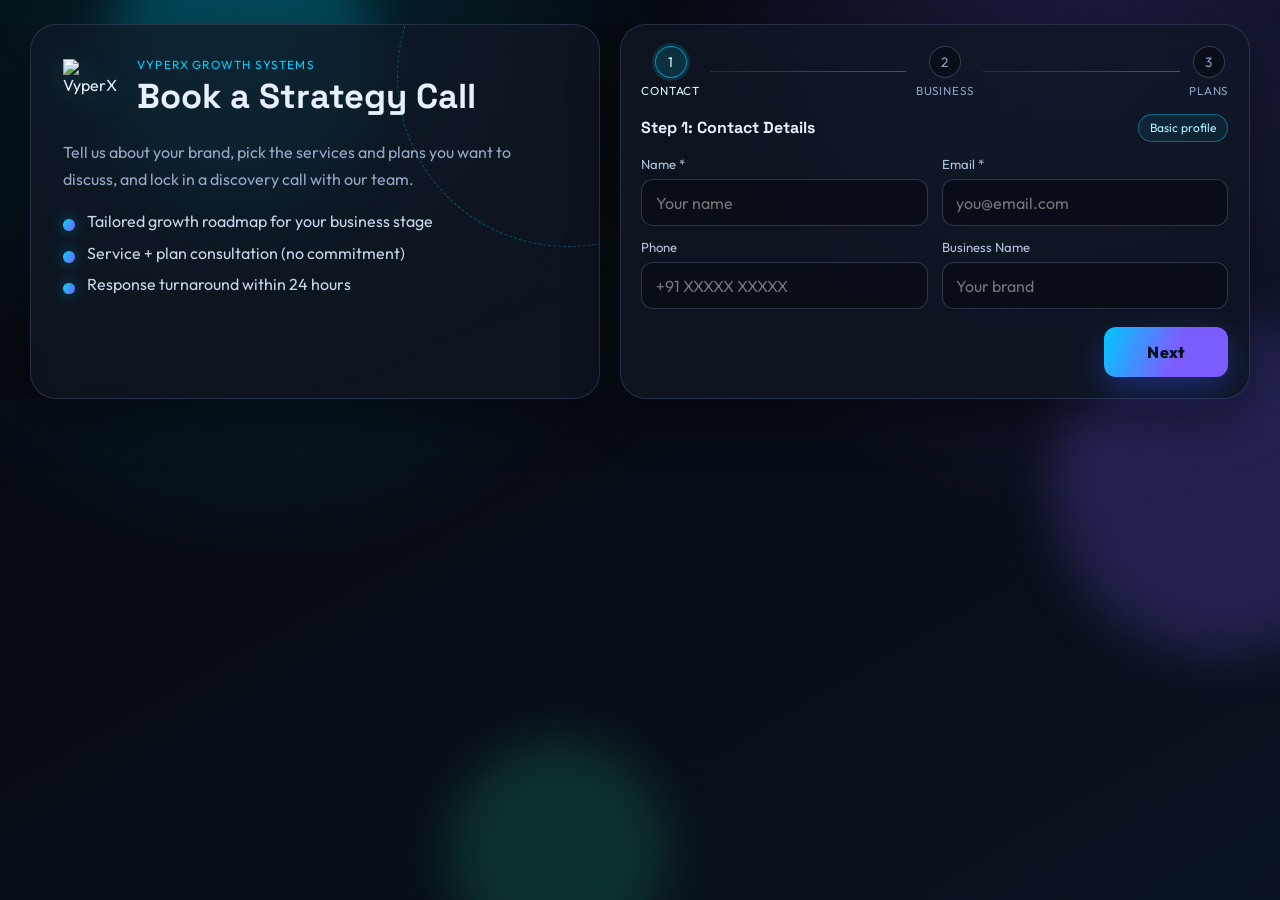
==== index.html @ 593e86ab "Add files via upload" ====
<!DOCTYPE html>
<html lang="en">
  <head>
    <meta charset="UTF-8" />
    <meta name="viewport" content="width=device-width, initial-scale=1.0" />
    <title>VyperX | Book a Call</title>
    <link rel="preconnect" href="https://fonts.googleapis.com" />
    <link rel="preconnect" href="https://fonts.gstatic.com" crossorigin />
    <link
      href="https://fonts.googleapis.com/css2?family=Outfit:wght@300;400;500;600;700;800&family=Space+Grotesk:wght@400;500;600;700&display=swap"
      rel="stylesheet"
    />
    <link rel="stylesheet" href="/styles.css" />
  </head>
  <body>
    <div class="ambient ambient-a"></div>
    <div class="ambient ambient-b"></div>
    <div class="ambient ambient-c"></div>

    <main class="page-shell">
      <section class="hero-card">
        <div class="brand-row">
          <img
            src="https://i.ibb.co/h1f0hSy6/Transparent-Vyper-X.png"
            alt="VyperX"
            class="brand-logo"
          />
          <div>
            <p class="eyebrow">VyperX Growth Systems</p>
            <h1>Book a Strategy Call</h1>
          </div>
        </div>

        <p class="hero-copy">
          Tell us about your brand, pick the services and plans you want to discuss,
          and lock in a discovery call with our team.
        </p>

        <ul class="hero-points">
          <li>Tailored growth roadmap for your business stage</li>
          <li>Service + plan consultation (no commitment)</li>
          <li>Response turnaround within 24 hours</li>
        </ul>
      </section>

      <section class="form-card">
        <form
          id="bookCallForm"
          name="book-a-call"
          method="POST"
          data-netlify="true"
          netlify-honeypot="bot-field"
        >
          <input type="hidden" name="form-name" value="book-a-call" />
          <p class="hidden-honeypot">
            <label>
              Do not fill this if you're human:
              <input name="bot-field" />
            </label>
          </p>

          <input type="hidden" id="selectedPlansInput" name="selectedPlans" value="" />
          <input type="hidden" id="selectedCategoriesInput" name="selectedCategories" value="" />

          <div class="stepper" aria-label="Form progress">
            <div class="step-dot active" data-step-dot="1"><span>1</span><p>Contact</p></div>
            <div class="step-line"></div>
            <div class="step-dot" data-step-dot="2"><span>2</span><p>Business</p></div>
            <div class="step-line"></div>
            <div class="step-dot" data-step-dot="3"><span>3</span><p>Plans</p></div>
          </div>

          <div class="form-step active" data-step="1">
            <div class="section-title-row">
              <h2>Step 1: Contact Details</h2>
              <span class="status-chip">Basic profile</span>
            </div>

            <div class="grid two">
              <label class="field">
                <span>Name *</span>
                <input type="text" name="name" id="name" placeholder="Your name" required />
              </label>
              <label class="field">
                <span>Email *</span>
                <input type="email" name="email" id="email" placeholder="you@email.com" required />
              </label>
            </div>

            <div class="grid two">
              <label class="field">
                <span>Phone</span>
                <input type="tel" name="phone" id="phone" placeholder="+91 XXXXX XXXXX" />
              </label>
              <label class="field">
                <span>Business Name</span>
                <input type="text" name="business" id="business" placeholder="Your brand" />
              </label>
            </div>

            <div class="step-actions right">
              <button type="button" class="cta-btn step-next" data-next-step="2">Next</button>
            </div>
          </div>

          <div class="form-step" data-step="2" hidden>
            <div class="section-title-row">
              <h2>Step 2: Business Context</h2>
              <span class="status-chip">Requirements</span>
            </div>

            <div class="grid two">
              <label class="field">
                <span>Business Sector *</span>
                <select name="businessSector" id="businessSector" required>
                  <option value="">Select your sector</option>
                  <option value="E-Commerce / D2C">E-Commerce / D2C</option>
                  <option value="Fashion & Clothing">Fashion & Clothing</option>
                  <option value="Beauty & Skincare">Beauty & Skincare</option>
                  <option value="Food & Beverage">Food & Beverage</option>
                  <option value="Health & Fitness">Health & Fitness</option>
                  <option value="Real Estate">Real Estate</option>
                  <option value="Education & Coaching">Education & Coaching</option>
                  <option value="Technology / SaaS">Technology / SaaS</option>
                  <option value="Agency / Freelancer">Agency / Freelancer</option>
                  <option value="Other">Other</option>
                </select>
              </label>

              <label class="field">
                <span>Service Interested In *</span>
                <select name="service" id="service" required>
                  <option value="">Select a service</option>
                  <option value="UGC">UGC</option>
                  <option value="Website Development">Website Development</option>
                  <option value="Marketing & Advertising">Marketing & Advertising</option>
                  <option value="Social Media Management">Social Media Management</option>
                  <option value="Full Growth Package">Full Growth Package</option>
                </select>
              </label>
            </div>

            <label class="field">
              <span>Message</span>
              <textarea
                name="message"
                id="message"
                rows="4"
                placeholder="Tell us your growth goals, budget range, or timeline..."
              ></textarea>
            </label>

            <div class="step-actions between">
              <button type="button" class="ghost-btn step-back" data-prev-step="1">Back</button>
              <button type="button" class="cta-btn step-next" data-next-step="3">Next</button>
            </div>
          </div>

          <div class="form-step" data-step="3" hidden>
            <div class="plans-wrap">
              <div class="section-title-row">
                <h2>Step 3: Select Plans To Discuss</h2>
                <div class="section-title-row step3-meta">
                  <span class="status-chip" id="selectionChip">0 plans selected</span>
                </div>
              </div>
              <div id="plansContainer" class="plans-container"></div>
            </div>

            <div class="step-actions between">
              <button type="button" class="ghost-btn step-back" data-prev-step="2">Back</button>
              <button type="submit" class="cta-btn">
                <span>Review & Confirm Call</span>
              </button>
            </div>
          </div>
        </form>
      </section>
    </main>

    <aside class="modal" id="confirmModal" aria-hidden="true">
      <div class="modal-backdrop" data-close-modal="true"></div>
      <div class="modal-card" role="dialog" aria-modal="true" aria-labelledby="confirmTitle">
        <div class="modal-head">
          <h3 id="confirmTitle">Confirm Your Call Request</h3>
          <button class="icon-btn" type="button" id="closeModalBtn" aria-label="Close confirmation">
            ×
          </button>
        </div>

        <p class="modal-copy">
          Review your details and selected plans. Once confirmed, your request will be submitted.
        </p>

        <div class="preview-grid">
          <div>
            <p class="preview-label">Name</p>
            <p id="previewName" class="preview-value">-</p>
          </div>
          <div>
            <p class="preview-label">Email</p>
            <p id="previewEmail" class="preview-value">-</p>
          </div>
          <div>
            <p class="preview-label">Business</p>
            <p id="previewBusiness" class="preview-value">-</p>
          </div>
          <div>
            <p class="preview-label">Service</p>
            <p id="previewService" class="preview-value">-</p>
          </div>
        </div>

        <div>
          <p class="preview-label">Plans Selected</p>
          <div id="previewPlans" class="preview-plans"></div>
        </div>

        <div class="modal-actions">
          <button type="button" class="ghost-btn" id="editBtn">Go Back</button>
          <button type="button" class="cta-btn" id="confirmSubmitBtn">
            Confirm & Book Call
          </button>
        </div>
      </div>
    </aside>

    <script src="/script.js" defer></script>
  </body>
</html>
---- styles.css ----
:root {
  --bg: #06090f;
  --bg-soft: #0d1420;
  --card: rgba(16, 24, 38, 0.74);
  --card-strong: rgba(13, 20, 31, 0.92);
  --line: rgba(127, 153, 191, 0.23);
  --text: #e8f0ff;
  --muted: #95a7c7;
  --accent: #00d4ff;
  --accent-2: #7c5cff;
  --ok: #21d38a;
  --danger: #ff5d7b;
  --shadow: 0 20px 50px rgba(0, 0, 0, 0.45);
}

* {
  box-sizing: border-box;
}

html,
body {
  margin: 0;
  min-height: 100%;
  font-family: "Outfit", sans-serif;
  color: var(--text);
  background:
    radial-gradient(circle at 20% 15%, rgba(0, 212, 255, 0.16), transparent 34%),
    radial-gradient(circle at 85% 10%, rgba(124, 92, 255, 0.2), transparent 32%),
    linear-gradient(150deg, #05080e 0%, #070c14 42%, #0a1320 100%);
}

body {
  overflow-x: hidden;
}

.ambient {
  position: fixed;
  border-radius: 999px;
  filter: blur(24px);
  pointer-events: none;
  z-index: 0;
}

.ambient-a {
  width: 280px;
  height: 280px;
  background: rgba(0, 212, 255, 0.22);
  top: -70px;
  left: 8%;
  animation: driftA 12s ease-in-out infinite;
}

.ambient-b {
  width: 340px;
  height: 340px;
  background: rgba(124, 92, 255, 0.22);
  top: 35%;
  right: -110px;
  animation: driftB 14s ease-in-out infinite;
}

.ambient-c {
  width: 220px;
  height: 220px;
  background: rgba(33, 211, 138, 0.17);
  bottom: -60px;
  left: 35%;
  animation: driftC 11s ease-in-out infinite;
}

.page-shell {
  position: relative;
  z-index: 2;
  width: min(1220px, 100% - 2rem);
  margin: 1.5rem auto 2.5rem;
  display: grid;
  grid-template-columns: 0.95fr 1.05fr;
  gap: 1.2rem;
}

.hero-card,
.form-card {
  border: 1px solid var(--line);
  border-radius: 26px;
  background: linear-gradient(160deg, var(--card) 0%, var(--card-strong) 100%);
  box-shadow: var(--shadow);
  backdrop-filter: blur(8px);
}

.hero-card {
  padding: 2rem;
  position: relative;
  overflow: hidden;
}

.hero-card::before {
  content: "";
  position: absolute;
  width: 340px;
  height: 340px;
  border: 1px dashed rgba(0, 212, 255, 0.34);
  border-radius: 50%;
  right: -140px;
  top: -120px;
  animation: rotate 20s linear infinite;
}

.brand-row {
  display: flex;
  align-items: center;
  gap: 1rem;
}

.brand-logo {
  width: 58px;
  height: 58px;
  object-fit: contain;
  filter: drop-shadow(0 6px 14px rgba(0, 212, 255, 0.3));
}

.eyebrow {
  margin: 0;
  font-size: 0.74rem;
  color: var(--accent);
  letter-spacing: 0.1em;
  text-transform: uppercase;
}

h1 {
  margin: 0.15rem 0 0;
  font-size: clamp(1.7rem, 2.7vw, 2.45rem);
  font-family: "Space Grotesk", sans-serif;
}

.hero-copy {
  margin: 1.3rem 0 1.1rem;
  color: var(--muted);
  line-height: 1.7;
}

.hero-points {
  margin: 0;
  padding: 0;
  list-style: none;
  display: grid;
  gap: 0.72rem;
}

.hero-points li {
  position: relative;
  padding-left: 1.5rem;
  color: #c8d5ee;
}

.hero-points li::before {
  content: "";
  position: absolute;
  left: 0;
  top: 0.52rem;
  width: 0.72rem;
  height: 0.72rem;
  border-radius: 50%;
  background: linear-gradient(120deg, var(--accent), var(--accent-2));
  box-shadow: 0 0 14px rgba(0, 212, 255, 0.4);
}

.form-card {
  padding: 1.3rem;
}

.stepper {
  display: grid;
  grid-template-columns: auto 1fr auto 1fr auto;
  align-items: center;
  gap: 0.6rem;
  margin-bottom: 1rem;
}

.step-dot {
  display: grid;
  justify-items: center;
  gap: 0.3rem;
  color: #8ca0c2;
}

.step-dot span {
  width: 32px;
  height: 32px;
  border-radius: 999px;
  border: 1px solid rgba(127, 153, 191, 0.34);
  display: grid;
  place-items: center;
  font-size: 0.85rem;
  background: rgba(8, 13, 22, 0.75);
}

.step-dot p {
  margin: 0;
  font-size: 0.73rem;
  text-transform: uppercase;
  letter-spacing: 0.07em;
}

.step-dot.active {
  color: #dff7ff;
}

.step-dot.active span {
  border-color: rgba(0, 212, 255, 0.6);
  background: rgba(0, 212, 255, 0.15);
  box-shadow: 0 0 0 3px rgba(0, 212, 255, 0.14);
}

.step-dot.done span {
  border-color: rgba(33, 211, 138, 0.7);
  background: rgba(33, 211, 138, 0.16);
}

.step-line {
  height: 1px;
  background: linear-gradient(to right, rgba(98, 116, 146, 0.25), rgba(98, 116, 146, 0.65));
}

.form-step {
  animation: stepIn 260ms ease;
}

.section-title-row {
  display: flex;
  justify-content: space-between;
  align-items: center;
  gap: 0.7rem;
  margin-bottom: 0.9rem;
}

.section-title-row h2 {
  margin: 0;
  font-family: "Space Grotesk", sans-serif;
  font-size: 1rem;
  font-weight: 700;
}

.status-chip,
.section-sub {
  font-size: 0.75rem;
  border: 1px solid rgba(0, 212, 255, 0.4);
  color: #b1f3ff;
  border-radius: 999px;
  padding: 0.35rem 0.68rem;
  background: rgba(0, 212, 255, 0.08);
  white-space: nowrap;
}

.section-sub {
  border-color: rgba(124, 92, 255, 0.45);
  color: #cec1ff;
  background: rgba(124, 92, 255, 0.12);
}

.grid {
  display: grid;
  gap: 0.85rem;
}

.grid.two {
  grid-template-columns: repeat(2, minmax(0, 1fr));
}

.field {
  display: flex;
  flex-direction: column;
  gap: 0.45rem;
  margin-bottom: 0.8rem;
}

.field span {
  font-size: 0.82rem;
  color: #b2c2de;
}

input,
select,
textarea {
  border: 1px solid rgba(123, 141, 174, 0.33);
  background: rgba(8, 13, 22, 0.8);
  color: var(--text);
  border-radius: 12px;
  padding: 0.78rem 0.85rem;
  font: inherit;
  transition: border-color 180ms ease, box-shadow 180ms ease, transform 180ms ease;
}

textarea {
  resize: vertical;
  min-height: 112px;
}

input:focus,
select:focus,
textarea:focus {
  outline: none;
  border-color: var(--accent);
  box-shadow: 0 0 0 3px rgba(0, 212, 255, 0.18);
  transform: translateY(-1px);
}

.plans-wrap {
  margin: 1rem 0 1.2rem;
  padding: 1rem;
  border: 1px solid rgba(127, 153, 191, 0.2);
  border-radius: 18px;
  background: rgba(7, 12, 21, 0.52);
}

.step3-meta {
  justify-content: flex-start;
  margin-top: -0.2rem;
}

.plans-container {
  display: grid;
  gap: 0.8rem;
}

.plan-category {
  border: 1px solid rgba(127, 153, 191, 0.2);
  border-radius: 14px;
  overflow: hidden;
  background: rgba(6, 11, 18, 0.76);
}

.category-head {
  width: 100%;
  border: 0;
  background: rgba(131, 163, 215, 0.08);
  color: #d6e3fa;
  display: flex;
  justify-content: space-between;
  align-items: center;
  padding: 0.78rem 0.85rem;
  font: inherit;
  font-weight: 600;
  cursor: pointer;
}

.category-head span:last-child {
  opacity: 0.85;
  transition: transform 180ms ease;
}

.plan-category.open .category-head span:last-child {
  transform: rotate(180deg);
}

.plan-list {
  display: grid;
  gap: 0.56rem;
  padding: 0.82rem;
}

.plan-card {
  display: grid;
  grid-template-columns: auto 1fr;
  align-items: start;
  gap: 0.7rem;
  border: 1px solid rgba(127, 153, 191, 0.24);
  border-radius: 12px;
  background: rgba(9, 16, 27, 0.92);
  padding: 0.7rem;
  transition: border-color 180ms ease, transform 180ms ease, background-color 180ms ease;
}

.plan-card:hover {
  border-color: rgba(0, 212, 255, 0.4);
  transform: translateY(-1px);
}

.plan-card input {
  margin-top: 0.25rem;
  accent-color: var(--ok);
}

.plan-card h4 {
  margin: 0;
  font-size: 0.93rem;
}

.plan-card p {
  margin: 0.25rem 0 0;
  color: var(--muted);
  font-size: 0.8rem;
  line-height: 1.45;
}

.plan-card.selected {
  border-color: rgba(33, 211, 138, 0.62);
  background: rgba(10, 30, 24, 0.62);
}

.cta-btn,
.ghost-btn,
.icon-btn {
  border: 0;
  border-radius: 12px;
  font: inherit;
  cursor: pointer;
}

.cta-btn {
  width: 100%;
  padding: 0.95rem 1rem;
  background: linear-gradient(110deg, #00c8ff 0%, #7d5cff 58%, #7d5cff 100%);
  color: #041120;
  font-weight: 800;
  letter-spacing: 0.01em;
  box-shadow: 0 12px 30px rgba(57, 88, 255, 0.34);
  transition: transform 180ms ease, box-shadow 180ms ease;
}

.cta-btn:hover {
  transform: translateY(-1px);
  box-shadow: 0 16px 34px rgba(57, 88, 255, 0.44);
}

.cta-btn:active {
  transform: translateY(0);
}

.hidden-honeypot {
  position: absolute;
  left: -5000px;
}

.modal {
  position: fixed;
  inset: 0;
  display: grid;
  place-items: center;
  z-index: 20;
  opacity: 0;
  visibility: hidden;
  transition: opacity 200ms ease, visibility 200ms ease;
}

.modal.open {
  opacity: 1;
  visibility: visible;
}

.modal-backdrop {
  position: absolute;
  inset: 0;
  background: rgba(0, 0, 0, 0.62);
  backdrop-filter: blur(4px);
}

.modal-card {
  position: relative;
  width: min(660px, calc(100% - 1.6rem));
  border: 1px solid var(--line);
  border-radius: 18px;
  background: linear-gradient(155deg, rgba(11, 18, 28, 0.96), rgba(9, 15, 25, 0.97));
  padding: 1rem;
  box-shadow: var(--shadow);
  animation: modalRise 220ms ease;
}

.modal-head {
  display: flex;
  justify-content: space-between;
  align-items: center;
  gap: 0.6rem;
}

.modal-head h3 {
  margin: 0;
  font-size: 1.08rem;
  font-family: "Space Grotesk", sans-serif;
}

.icon-btn {
  width: 32px;
  height: 32px;
  background: rgba(123, 141, 174, 0.2);
  color: #d7e6ff;
  font-size: 1.1rem;
}

.modal-copy {
  color: var(--muted);
  margin: 0.6rem 0 0.9rem;
  font-size: 0.92rem;
}

.preview-grid {
  display: grid;
  grid-template-columns: repeat(2, minmax(0, 1fr));
  gap: 0.7rem;
  margin-bottom: 0.9rem;
}

.preview-label {
  margin: 0;
  color: #9db0cf;
  font-size: 0.72rem;
  text-transform: uppercase;
  letter-spacing: 0.07em;
}

.preview-value {
  margin: 0.14rem 0 0;
  font-size: 0.9rem;
  color: #deebff;
  word-break: break-word;
}

.preview-plans {
  margin-top: 0.5rem;
  display: flex;
  flex-wrap: wrap;
  gap: 0.42rem;
}

.preview-plan-chip {
  border: 1px solid rgba(0, 212, 255, 0.4);
  color: #c8f6ff;
  border-radius: 999px;
  padding: 0.3rem 0.65rem;
  font-size: 0.78rem;
  background: rgba(0, 212, 255, 0.08);
}

.modal-actions {
  margin-top: 1.2rem;
  display: flex;
  gap: 0.7rem;
}

.modal-actions .cta-btn,
.modal-actions .ghost-btn {
  width: 100%;
}

.ghost-btn {
  background: rgba(123, 141, 174, 0.14);
  color: #d8e8ff;
  font-weight: 600;
}

.step-actions {
  display: flex;
  gap: 0.65rem;
  margin-top: 0.3rem;
}

.step-actions.right {
  justify-content: flex-end;
}

.step-actions.between {
  justify-content: space-between;
}

.step-actions .cta-btn,
.step-actions .ghost-btn {
  width: auto;
  min-width: 124px;
}

@keyframes rotate {
  to {
    transform: rotate(360deg);
  }
}

@keyframes driftA {
  0%,
  100% {
    transform: translate(0, 0);
  }
  50% {
    transform: translate(16px, 18px);
  }
}

@keyframes driftB {
  0%,
  100% {
    transform: translate(0, 0);
  }
  50% {
    transform: translate(-22px, 12px);
  }
}

@keyframes driftC {
  0%,
  100% {
    transform: translate(0, 0);
  }
  50% {
    transform: translate(12px, -16px);
  }
}

@keyframes modalRise {
  from {
    transform: translateY(10px) scale(0.98);
    opacity: 0;
  }
  to {
    transform: translateY(0) scale(1);
    opacity: 1;
  }
}

@keyframes stepIn {
  from {
    transform: translateY(6px);
    opacity: 0;
  }
  to {
    transform: translateY(0);
    opacity: 1;
  }
}

@media (max-width: 980px) {
  .page-shell {
    grid-template-columns: 1fr;
  }
}

@media (max-width: 700px) {
  .grid.two,
  .preview-grid {
    grid-template-columns: 1fr;
  }

  .stepper {
    grid-template-columns: 1fr;
    gap: 0.3rem;
  }

  .step-line {
    display: none;
  }

  .step-dot {
    grid-template-columns: auto 1fr;
    align-items: center;
    justify-items: start;
    gap: 0.55rem;
  }

  .step-dot p {
    font-size: 0.76rem;
  }

  .hero-card,
  .form-card {
    border-radius: 20px;
  }

  .hero-card {
    padding: 1.35rem;
  }

  .form-card {
    padding: 0.95rem;
  }

  .modal-actions {
    flex-direction: column;
  }

  .step-actions {
    flex-direction: column-reverse;
  }

  .step-actions .cta-btn,
  .step-actions .ghost-btn {
    width: 100%;
  }
}
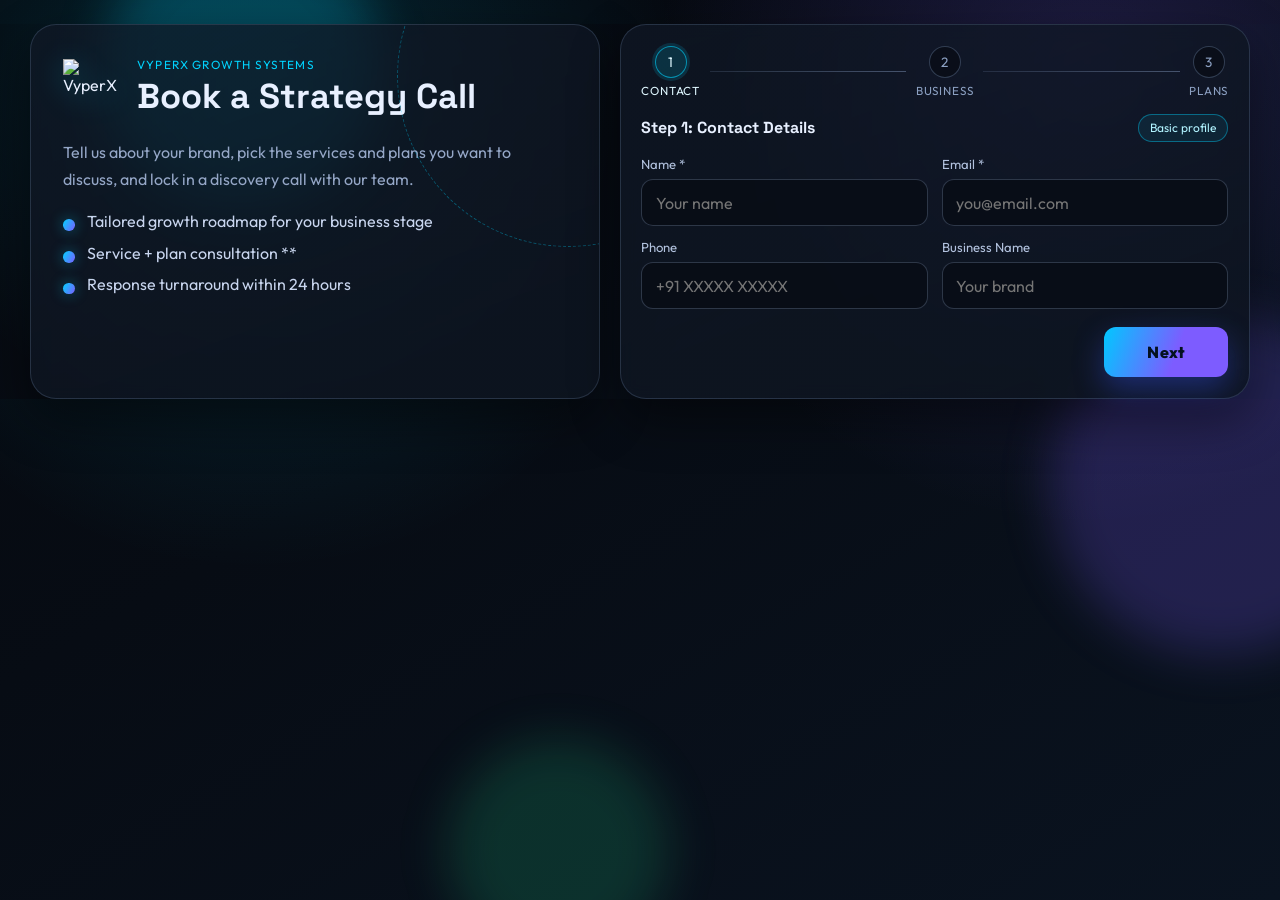
==== commit e8f74ddd: "Patch 2.0" ====
--- a/index.html
+++ b/index.html
@@ -6,11 +6,9 @@
     <title>VyperX | Book a Call</title>
     <link rel="preconnect" href="https://fonts.googleapis.com" />
     <link rel="preconnect" href="https://fonts.gstatic.com" crossorigin />
-    <link
-      href="https://fonts.googleapis.com/css2?family=Outfit:wght@300;400;500;600;700;800&family=Space+Grotesk:wght@400;500;600;700&display=swap"
-      rel="stylesheet"
-    />
+    <link href="https://fonts.googleapis.com/css2?family=Outfit:wght@300;400;500;600;700;800&family=Space+Grotesk:wght@400;500;600;700&display=swap" rel="stylesheet"/>
     <link rel="stylesheet" href="/styles.css" />
+    <link rel="icon" type="image/png" href="https://i.ibb.co/FqJ9mQ7H/Vyper-X.png" />
   </head>
   <body>
     <div class="ambient ambient-a"></div>
@@ -38,7 +36,7 @@
 
         <ul class="hero-points">
           <li>Tailored growth roadmap for your business stage</li>
-          <li>Service + plan consultation (no commitment)</li>
+          <li>Service + plan consultation **</li>
           <li>Response turnaround within 24 hours</li>
         </ul>
       </section>
@@ -46,12 +44,13 @@
       <section class="form-card">
         <form
           id="bookCallForm"
-          name="book-a-call"
+          name="Book a Call"
           method="POST"
+          action="/"
           data-netlify="true"
           netlify-honeypot="bot-field"
         >
-          <input type="hidden" name="form-name" value="book-a-call" />
+          <input type="hidden" name="form-name" value="Book a Call" />
           <p class="hidden-honeypot">
             <label>
               Do not fill this if you're human:
@@ -61,6 +60,7 @@
 
           <input type="hidden" id="selectedPlansInput" name="selectedPlans" value="" />
           <input type="hidden" id="selectedCategoriesInput" name="selectedCategories" value="" />
+          <textarea id="requestSummary" name="Request Summary" hidden></textarea>
 
           <div class="stepper" aria-label="Form progress">
             <div class="step-dot active" data-step-dot="1"><span>1</span><p>Contact</p></div>
@@ -167,6 +167,13 @@
               <div id="plansContainer" class="plans-container"></div>
             </div>
 
+            <p class="consent-note">
+              By submitting, you accept VyperX's
+              <a href="https://vyperx.in/policies/terms-conditions" target="_blank" rel="noopener noreferrer">Terms and Conditions</a>
+              and
+              <a href="https://vyperx.in/policies/privacy-policy" target="_blank" rel="noopener noreferrer">Privacy Policy</a>.
+            </p>
+
             <div class="step-actions between">
               <button type="button" class="ghost-btn step-back" data-prev-step="2">Back</button>
               <button type="submit" class="cta-btn">
@@ -188,11 +195,11 @@
           </button>
         </div>
 
-        <p class="modal-copy">
+        <p class="modal-copy" id="modalCopy">
           Review your details and selected plans. Once confirmed, your request will be submitted.
         </p>
 
-        <div class="preview-grid">
+        <div class="preview-grid" id="previewGrid">
           <div>
             <p class="preview-label">Name</p>
             <p id="previewName" class="preview-value">-</p>
@@ -211,15 +218,24 @@
           </div>
         </div>
 
-        <div>
+        <div id="previewPlansWrap">
           <p class="preview-label">Plans Selected</p>
           <div id="previewPlans" class="preview-plans"></div>
         </div>
 
-        <div class="modal-actions">
+        <div class="submit-success" id="submitSuccess" hidden>
+          <div class="success-ring">
+            <div class="success-check">✓</div>
+          </div>
+          <h4>Call Request Sent</h4>
+          <p>Your details have been submitted successfully. Team VyperX will reach out shortly.</p>
+        </div>
+
+        <div class="modal-actions" id="modalActions">
           <button type="button" class="ghost-btn" id="editBtn">Go Back</button>
           <button type="button" class="cta-btn" id="confirmSubmitBtn">
-            Confirm & Book Call
+            <span class="btn-label">Confirm & Book Call</span>
+            <span class="btn-spinner" aria-hidden="true"></span>
           </button>
         </div>
       </div>
--- a/styles.css
+++ b/styles.css
@@ -17,6 +17,10 @@
   box-sizing: border-box;
 }
 
+[hidden] {
+  display: none !important;
+}
+
 html,
 body {
   margin: 0;
@@ -417,6 +421,32 @@
   transition: transform 180ms ease, box-shadow 180ms ease;
 }
 
+.cta-btn .btn-spinner {
+  display: none;
+  width: 16px;
+  height: 16px;
+  border-radius: 50%;
+  border: 2px solid rgba(4, 17, 32, 0.28);
+  border-top-color: #041120;
+}
+
+.cta-btn.is-loading {
+  display: inline-flex;
+  align-items: center;
+  justify-content: center;
+  gap: 0.5rem;
+  pointer-events: none;
+}
+
+.cta-btn.is-loading .btn-spinner {
+  display: inline-block;
+  animation: spin 700ms linear infinite;
+}
+
+.cta-btn.is-loading .btn-label {
+  opacity: 0.9;
+}
+
 .cta-btn:hover {
   transform: translateY(-1px);
   box-shadow: 0 16px 34px rgba(57, 88, 255, 0.44);
@@ -457,6 +487,8 @@
 .modal-card {
   position: relative;
   width: min(660px, calc(100% - 1.6rem));
+  max-height: calc(100vh - 1.6rem);
+  overflow: auto;
   border: 1px solid var(--line);
   border-radius: 18px;
   background: linear-gradient(155deg, rgba(11, 18, 28, 0.96), rgba(9, 15, 25, 0.97));
@@ -530,6 +562,50 @@
   background: rgba(0, 212, 255, 0.08);
 }
 
+.submit-success {
+  margin-top: 1rem;
+  display: grid;
+  justify-items: center;
+  text-align: center;
+  gap: 0.45rem;
+}
+
+.submit-success h4 {
+  margin: 0.2rem 0 0;
+  font-size: 1.08rem;
+  font-family: "Space Grotesk", sans-serif;
+}
+
+.submit-success p {
+  margin: 0;
+  color: var(--muted);
+  font-size: 0.9rem;
+}
+
+.success-ring {
+  width: 72px;
+  height: 72px;
+  border-radius: 50%;
+  border: 2px solid rgba(33, 211, 138, 0.45);
+  display: grid;
+  place-items: center;
+  box-shadow: 0 0 0 0 rgba(33, 211, 138, 0.28);
+  animation: successPulse 1.1s ease-out 1;
+}
+
+.success-check {
+  width: 42px;
+  height: 42px;
+  border-radius: 999px;
+  display: grid;
+  place-items: center;
+  background: rgba(33, 211, 138, 0.2);
+  color: #a9ffd8;
+  font-weight: 700;
+  font-size: 1.35rem;
+  animation: popIn 350ms ease;
+}
+
 .modal-actions {
   margin-top: 1.2rem;
   display: flex;
@@ -567,6 +643,27 @@
   min-width: 124px;
 }
 
+.consent-note {
+  margin: 0.4rem 0 0.85rem;
+  padding: 0.75rem 0.9rem;
+  border: 1px solid rgba(127, 153, 191, 0.18);
+  border-radius: 12px;
+  background: rgba(8, 13, 22, 0.56);
+  color: #bfcce3;
+  font-size: 0.8rem;
+  line-height: 1.45;
+}
+
+.consent-note a {
+  color: #d1f5ff;
+  text-decoration: underline;
+  text-underline-offset: 2px;
+}
+
+.consent-note a:hover {
+  color: #ffffff;
+}
+
 @keyframes rotate {
   to {
     transform: rotate(360deg);
@@ -614,6 +711,32 @@
   }
 }
 
+@keyframes spin {
+  to {
+    transform: rotate(360deg);
+  }
+}
+
+@keyframes popIn {
+  from {
+    transform: scale(0.7);
+    opacity: 0;
+  }
+  to {
+    transform: scale(1);
+    opacity: 1;
+  }
+}
+
+@keyframes successPulse {
+  0% {
+    box-shadow: 0 0 0 0 rgba(33, 211, 138, 0.35);
+  }
+  100% {
+    box-shadow: 0 0 0 16px rgba(33, 211, 138, 0);
+  }
+}
+
 @keyframes stepIn {
   from {
     transform: translateY(6px);
@@ -632,14 +755,62 @@
 }
 
 @media (max-width: 700px) {
+  .page-shell {
+    width: min(1220px, 100% - 1rem);
+    margin: 0.9rem auto 1.2rem;
+    gap: 0.9rem;
+  }
+
+  .hero-card {
+    text-align: left;
+  }
+
+  .hero-card h1 {
+    text-align: left;
+    max-width: 11ch;
+    line-height: 1.04;
+  }
+
+  .hero-card .brand-row {
+    align-items: center;
+  }
+
   .grid.two,
   .preview-grid {
     grid-template-columns: 1fr;
   }
 
+  .hero-card,
+  .form-card {
+    border-radius: 18px;
+  }
+
+  .hero-card,
+  .form-card {
+    padding-left: 1rem;
+    padding-right: 1rem;
+  }
+
+  .hero-card::before,
+  .ambient-a,
+  .ambient-b,
+  .ambient-c {
+    opacity: 0.55;
+  }
+
   .stepper {
-    grid-template-columns: 1fr;
-    gap: 0.3rem;
+    display: flex;
+    align-items: center;
+    justify-content: space-between;
+    gap: 0.45rem;
+    margin-bottom: 0.9rem;
+    overflow-x: auto;
+    scrollbar-width: none;
+    -ms-overflow-style: none;
+  }
+
+  .stepper::-webkit-scrollbar {
+    display: none;
   }
 
   .step-line {
@@ -647,14 +818,104 @@
   }
 
   .step-dot {
-    grid-template-columns: auto 1fr;
+    display: flex;
+    flex: 1 0 auto;
+    min-width: 0;
+    flex-direction: column;
     align-items: center;
-    justify-items: start;
-    gap: 0.55rem;
+    justify-content: center;
+    gap: 0.25rem;
   }
 
   .step-dot p {
-    font-size: 0.76rem;
+    display: none;
+  }
+
+  .step-dot span {
+    width: 30px;
+    height: 30px;
+    font-size: 0.8rem;
+  }
+
+  .step-dot.active span {
+    box-shadow: 0 0 0 2px rgba(0, 212, 255, 0.14);
+  }
+
+  .section-title-row {
+    flex-direction: column;
+    align-items: flex-start;
+  }
+
+  .section-title-row h2 {
+    font-size: 0.96rem;
+  }
+
+  .status-chip,
+  .section-sub {
+    white-space: normal;
+  }
+
+  .brand-row {
+    align-items: flex-start;
+  }
+
+  .brand-logo {
+    width: 48px;
+    height: 48px;
+    flex-shrink: 0;
+  }
+
+  .eyebrow {
+    font-size: 0.68rem;
+    letter-spacing: 0.09em;
+  }
+
+  h1 {
+    font-size: clamp(1.5rem, 8vw, 2rem);
+  }
+
+  .hero-copy {
+    margin: 1rem 0 0.9rem;
+    font-size: 0.96rem;
+    line-height: 1.6;
+  }
+
+  .hero-points {
+    gap: 0.56rem;
+  }
+
+  .hero-points li {
+    font-size: 0.92rem;
+    padding-left: 1.35rem;
+  }
+
+  input,
+  select,
+  textarea {
+    padding: 0.9rem 0.85rem;
+    font-size: 16px;
+  }
+
+  .field {
+    margin-bottom: 0.6rem;
+  }
+
+  .plans-wrap {
+    padding: 0.9rem;
+    margin: 0.9rem 0 1rem;
+  }
+
+  .plan-list {
+    padding: 0.7rem;
+  }
+
+  .plan-card {
+    padding: 0.68rem;
+  }
+
+  .cta-btn,
+  .ghost-btn {
+    min-height: 46px;
   }
 
   .hero-card,
@@ -682,4 +943,89 @@
   .step-actions .ghost-btn {
     width: 100%;
   }
-}
+
+  .consent-note {
+    margin-top: 0.25rem;
+    margin-bottom: 0.75rem;
+  }
+
+  .modal-card {
+    width: min(100% - 1rem, 660px);
+    max-height: calc(100vh - 1rem);
+    padding: 0.9rem;
+    border-radius: 16px;
+  }
+
+  .modal-head h3 {
+    font-size: 1rem;
+  }
+
+  .submit-success h4 {
+    font-size: 1rem;
+  }
+}
+
+@media (max-width: 480px) {
+  .page-shell {
+    width: min(1220px, 100% - 0.7rem);
+    margin: 0.7rem auto 1rem;
+  }
+
+  .hero-card,
+  .form-card,
+  .modal-card {
+    border-radius: 14px;
+  }
+
+  .hero-card,
+  .form-card,
+  .modal-card {
+    padding-left: 0.85rem;
+    padding-right: 0.85rem;
+  }
+
+  .step-dot {
+    gap: 0.45rem;
+  }
+
+  .step-dot span {
+    width: 28px;
+    height: 28px;
+  }
+
+  .step-dot p {
+    font-size: 0.7rem;
+    letter-spacing: 0.05em;
+  }
+
+  .section-title-row {
+    margin-bottom: 0.75rem;
+  }
+
+  .field span {
+    font-size: 0.78rem;
+  }
+
+  .plan-card h4 {
+    font-size: 0.88rem;
+  }
+
+  .plan-card p {
+    font-size: 0.76rem;
+  }
+
+  .modal-actions {
+    gap: 0.55rem;
+  }
+
+  .success-ring {
+    width: 64px;
+    height: 64px;
+  }
+
+  .success-check {
+    width: 38px;
+    height: 38px;
+    font-size: 1.2rem;
+  }
+}
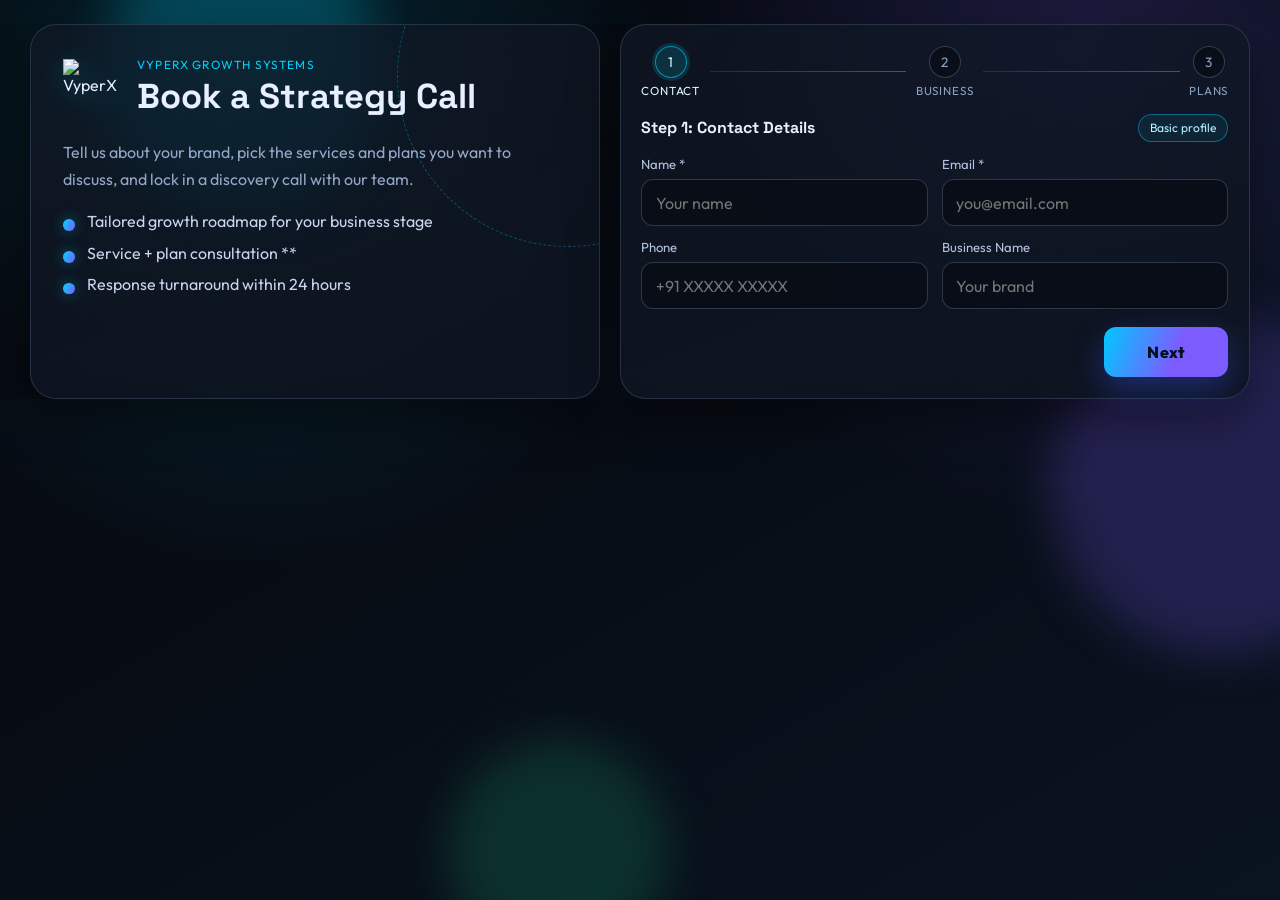
==== commit 650c20dc: "Patch 3" ====
--- a/index.html
+++ b/index.html
@@ -60,8 +60,16 @@
 
           <input type="hidden" id="selectedPlansInput" name="selectedPlans" value="" />
           <input type="hidden" id="selectedCategoriesInput" name="selectedCategories" value="" />
-          <textarea id="requestSummary" name="Request Summary" hidden></textarea>
-
+          <input type="hidden" id="vxSourceInput" name="vx_source" value="" />
+          <input type="hidden" id="vxSelectedCountInput" name="vx_selected_count" value="" />
+          <input type="hidden" id="vxPlanNamesInput" name="vx_plan_names" value="" />
+          <input type="hidden" id="vxPlanTiersInput" name="vx_plan_tiers" value="" />
+          <input type="hidden" id="vxTotalOriginalInput" name="vx_total_original" value="" />
+          <input type="hidden" id="vxTotalDiscountedInput" name="vx_total_discounted" value="" />
+          <input type="hidden" id="vxTotalSavingsInput" name="vx_total_savings" value="" />
+          <input type="hidden" id="vxCurrencyInput" name="vx_currency" value="" />
+          <input type="hidden" id="vxPayloadInput" name="vx_payload" value="" />
+          
           <div class="stepper" aria-label="Form progress">
             <div class="step-dot active" data-step-dot="1"><span>1</span><p>Contact</p></div>
             <div class="step-line"></div>
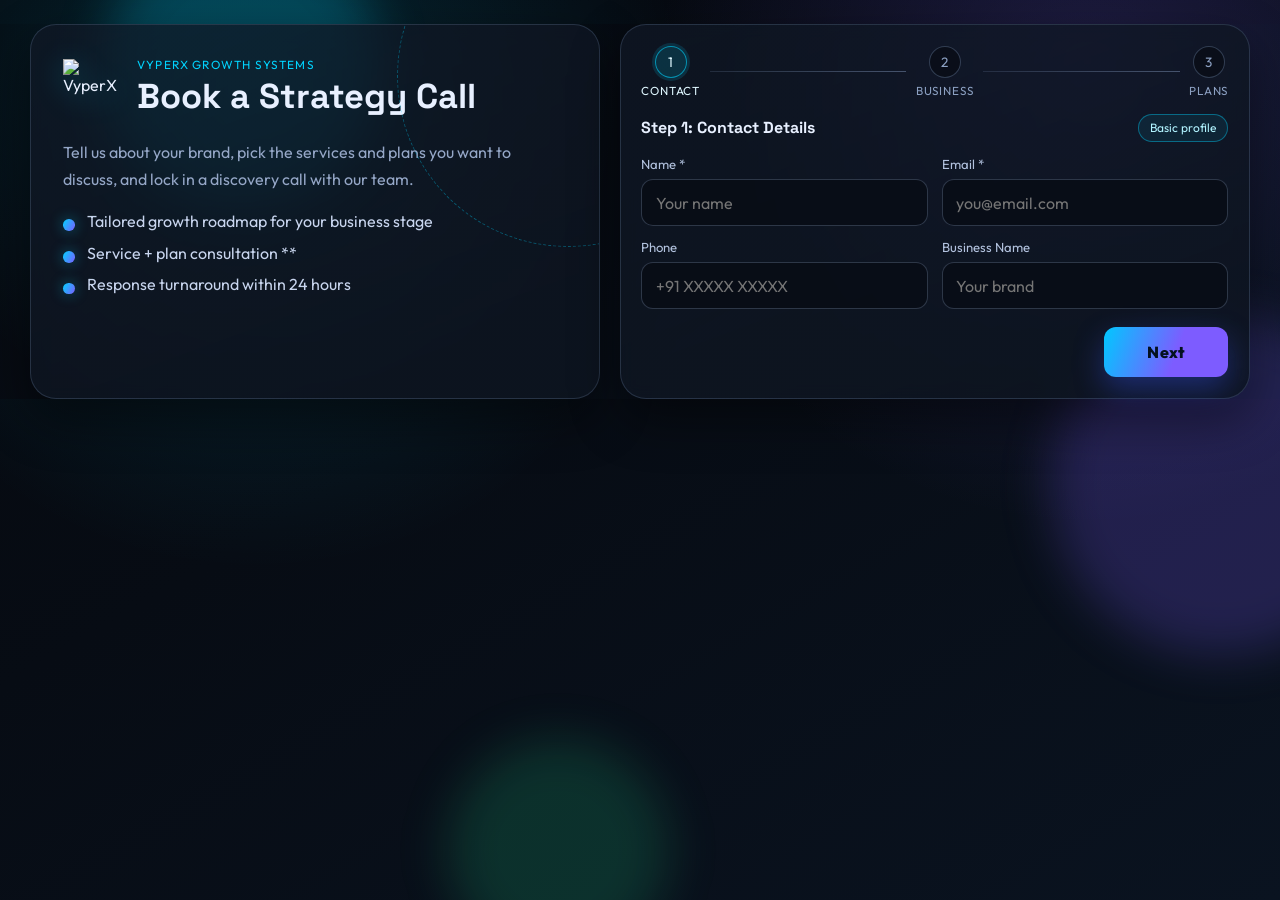
==== commit 3f9bd07d: "Add files via upload • Squashed Bugs • Deleted "Services Interested In" dropdown • Added Date and " ====
--- a/index.html
+++ b/index.html
@@ -134,17 +134,23 @@
                   <option value="Other">Other</option>
                 </select>
               </label>
-
-              <label class="field">
-                <span>Service Interested In *</span>
-                <select name="service" id="service" required>
-                  <option value="">Select a service</option>
-                  <option value="UGC">UGC</option>
-                  <option value="Website Development">Website Development</option>
-                  <option value="Marketing & Advertising">Marketing & Advertising</option>
-                  <option value="Social Media Management">Social Media Management</option>
-                  <option value="Full Growth Package">Full Growth Package</option>
-                </select>
+            </div>
+
+            <div class="grid two">
+              <label class="field">
+                <span>Preferred Call Date</span>
+                <div class="picker-field">
+                  <input type="date" name="preferredCallDate" id="preferredCallDate" autocomplete="off" />
+                  <button type="button" class="picker-btn" data-open-picker="date" aria-label="Open date picker">Pick</button>
+                </div>
+                <small class="field-hint" id="preferredCallDay" aria-live="polite"></small>
+              </label>
+              <label class="field">
+                <span>Preferred Call Time</span>
+                <div class="picker-field">
+                  <input type="time" name="preferredCallTime" id="preferredCallTime" step="900" />
+                  <button type="button" class="picker-btn" data-open-picker="time" aria-label="Open time picker">Pick</button>
+                </div>
               </label>
             </div>
 
@@ -220,10 +226,6 @@
             <p class="preview-label">Business</p>
             <p id="previewBusiness" class="preview-value">-</p>
           </div>
-          <div>
-            <p class="preview-label">Service</p>
-            <p id="previewService" class="preview-value">-</p>
-          </div>
         </div>
 
         <div id="previewPlansWrap">
--- a/styles.css
+++ b/styles.css
@@ -282,6 +282,45 @@
   color: #b2c2de;
 }
 
+.field-hint {
+  font-size: 0.75rem;
+  color: var(--muted);
+  min-height: 1em;
+}
+
+.picker-field {
+  display: grid;
+  grid-template-columns: 1fr auto;
+  gap: 0.5rem;
+}
+
+.picker-field input {
+  min-width: 0;
+}
+
+.picker-btn {
+  border: 1px solid rgba(127, 153, 191, 0.35);
+  background: rgba(9, 15, 25, 0.85);
+  color: #cfe2ff;
+  border-radius: 10px;
+  padding: 0.65rem 0.75rem;
+  font: inherit;
+  font-weight: 600;
+  cursor: pointer;
+  transition: border-color 180ms ease, box-shadow 180ms ease, transform 180ms ease;
+}
+
+.picker-btn:hover {
+  border-color: rgba(0, 212, 255, 0.45);
+}
+
+.picker-btn:focus-visible {
+  outline: none;
+  border-color: var(--accent);
+  box-shadow: 0 0 0 3px rgba(0, 212, 255, 0.18);
+  transform: translateY(-1px);
+}
+
 input,
 select,
 textarea {
